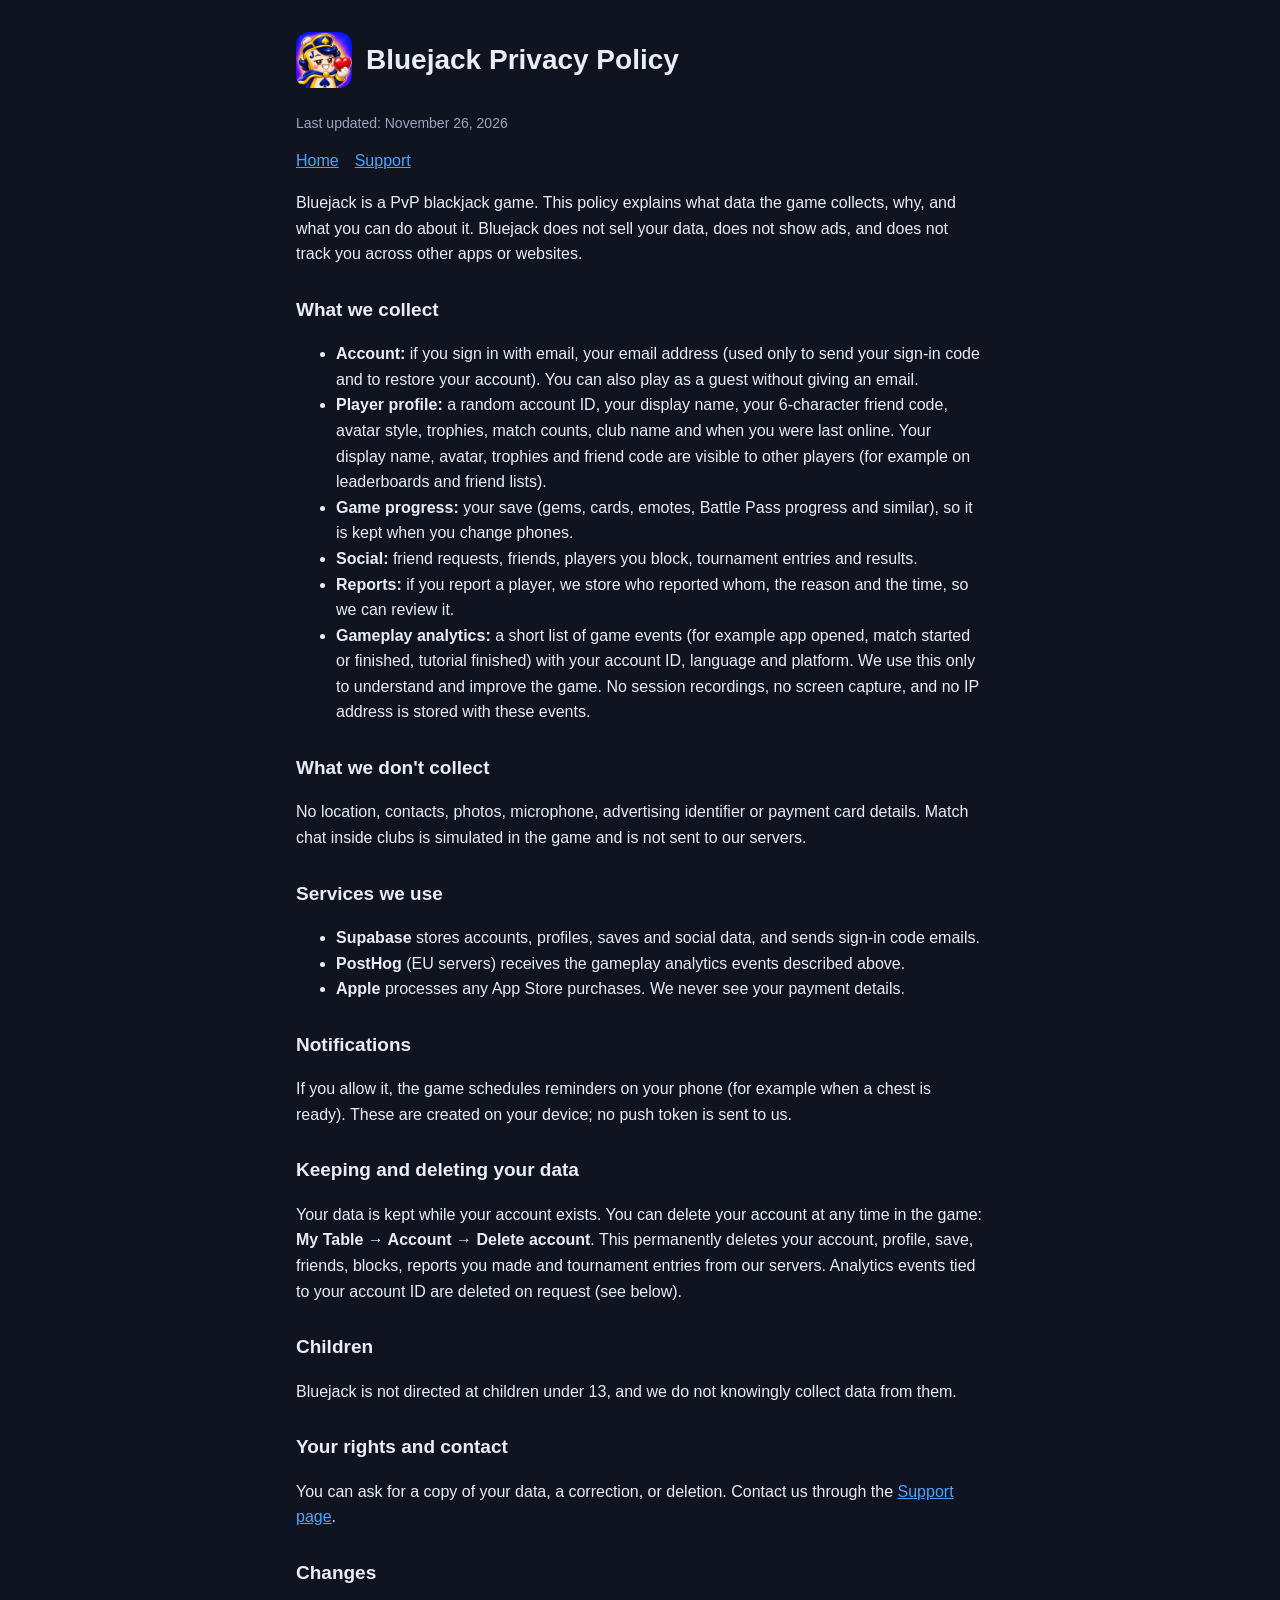
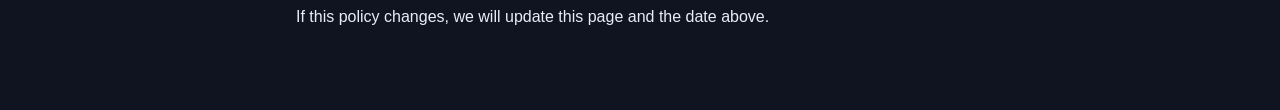
==== privacy.html @ 3568d696 "Bluejack privacy policy and support pages Co-Authored-By: Claude Opus 5.5 <noreply@anthropic.com>" ====
<!doctype html>
<html lang="en"><head><meta charset="utf-8"><meta name="viewport" content="width=device-width,initial-scale=1">
<title>Bluejack Privacy Policy</title><link rel="stylesheet" href="style.css"></head>
<body><main>
<header><img src="icon.png" alt=""><h1>Bluejack Privacy Policy</h1></header>
<p class="mut">Last updated: November 26, 2026</p>
<nav><a href="./">Home</a><a href="support.html">Support</a></nav>

<p>Bluejack is a PvP blackjack game. This policy explains what data the game collects, why, and what you can do about it. Bluejack does not sell your data, does not show ads, and does not track you across other apps or websites.</p>

<h2>What we collect</h2>
<ul>
<li><b>Account:</b> if you sign in with email, your email address (used only to send your sign-in code and to restore your account). You can also play as a guest without giving an email.</li>
<li><b>Player profile:</b> a random account ID, your display name, your 6-character friend code, avatar style, trophies, match counts, club name and when you were last online. Your display name, avatar, trophies and friend code are visible to other players (for example on leaderboards and friend lists).</li>
<li><b>Game progress:</b> your save (gems, cards, emotes, Battle Pass progress and similar), so it is kept when you change phones.</li>
<li><b>Social:</b> friend requests, friends, players you block, tournament entries and results.</li>
<li><b>Reports:</b> if you report a player, we store who reported whom, the reason and the time, so we can review it.</li>
<li><b>Gameplay analytics:</b> a short list of game events (for example app opened, match started or finished, tutorial finished) with your account ID, language and platform. We use this only to understand and improve the game. No session recordings, no screen capture, and no IP address is stored with these events.</li>
</ul>

<h2>What we don't collect</h2>
<p>No location, contacts, photos, microphone, advertising identifier or payment card details. Match chat inside clubs is simulated in the game and is not sent to our servers.</p>

<h2>Services we use</h2>
<ul>
<li><b>Supabase</b> stores accounts, profiles, saves and social data, and sends sign-in code emails.</li>
<li><b>PostHog</b> (EU servers) receives the gameplay analytics events described above.</li>
<li><b>Apple</b> processes any App Store purchases. We never see your payment details.</li>
</ul>

<h2>Notifications</h2>
<p>If you allow it, the game schedules reminders on your phone (for example when a chest is ready). These are created on your device; no push token is sent to us.</p>

<h2>Keeping and deleting your data</h2>
<p>Your data is kept while your account exists. You can delete your account at any time in the game: <b>My Table → Account → Delete account</b>. This permanently deletes your account, profile, save, friends, blocks, reports you made and tournament entries from our servers. Analytics events tied to your account ID are deleted on request (see below).</p>

<h2>Children</h2>
<p>Bluejack is not directed at children under 13, and we do not knowingly collect data from them.</p>

<h2>Your rights and contact</h2>
<p>You can ask for a copy of your data, a correction, or deletion. Contact us through the <a href="support.html">Support page</a>.</p>

<h2>Changes</h2>
<p>If this policy changes, we will update this page and the date above.</p>
</main></body></html>
---- style.css ----
:root{--bg:#0f1420;--card:#171e2e;--fg:#e9edf5;--mut:#9aa6bd;--acc:#4ea3ff}
*{box-sizing:border-box}
body{margin:0;background:var(--bg);color:var(--fg);font:16px/1.6 -apple-system,BlinkMacSystemFont,"Segoe UI",Roboto,sans-serif}
main{max-width:720px;margin:0 auto;padding:32px 16px 64px}
header{display:flex;align-items:center;gap:14px;margin-bottom:24px}
header img{width:56px;height:56px;border-radius:13px}
h1{font-size:28px;margin:0}
h2{font-size:19px;margin:28px 0 6px}
p,li{color:var(--fg)}
.mut{color:var(--mut);font-size:14px}
a{color:var(--acc)}
.card{background:var(--card);border-radius:14px;padding:18px 20px;margin:14px 0}
nav a{margin-right:16px}
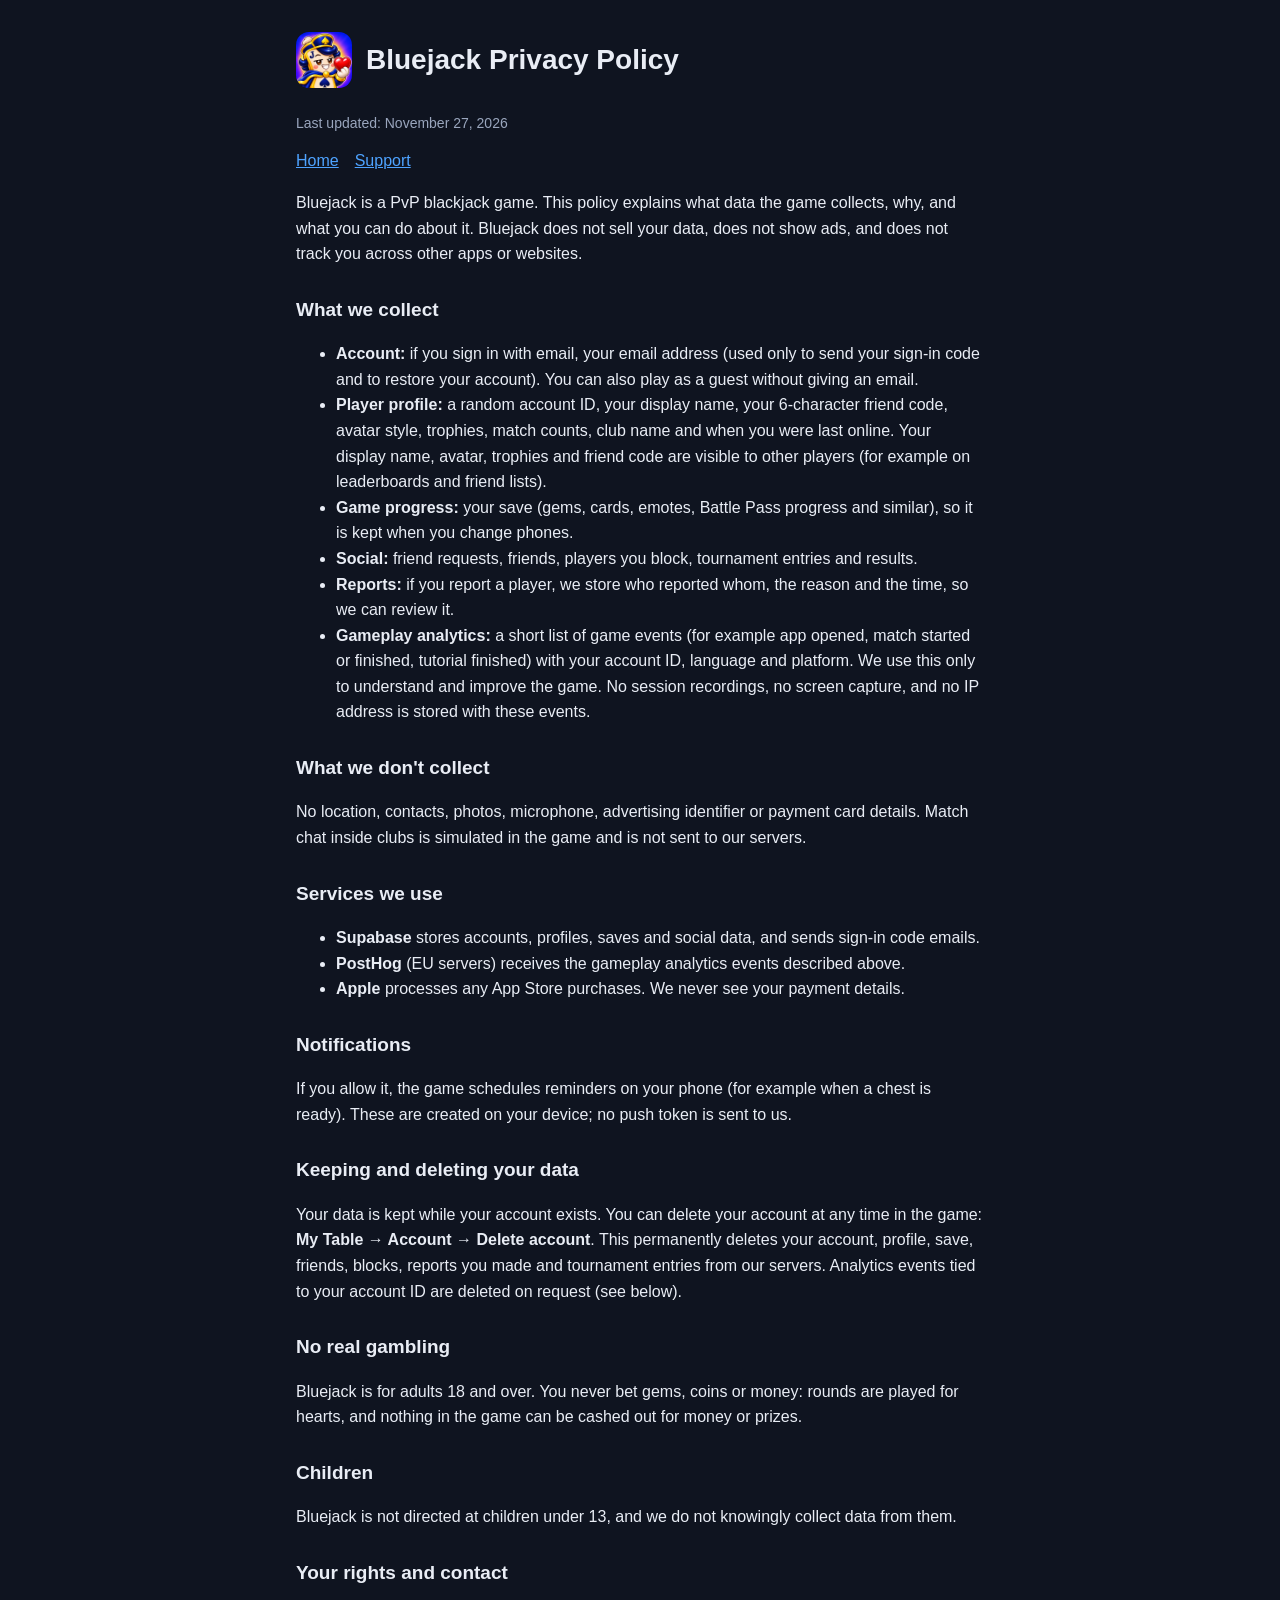
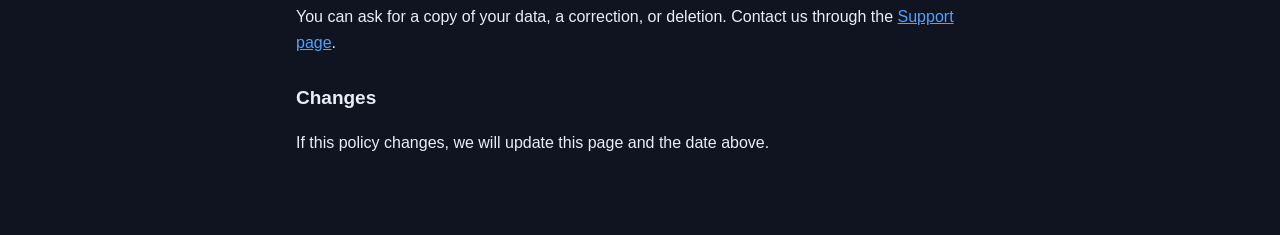
==== commit 334137f1: "Privacy policy: no gems, coins or money are bet in Bluejack Co-Authored-By: Claude Opus 5.5 <noreply" ====
--- a/privacy.html
+++ b/privacy.html
@@ -3,7 +3,7 @@
 <title>Bluejack Privacy Policy</title><link rel="stylesheet" href="style.css"></head>
 <body><main>
 <header><img src="icon.png" alt=""><h1>Bluejack Privacy Policy</h1></header>
-<p class="mut">Last updated: November 26, 2026</p>
+<p class="mut">Last updated: November 27, 2026</p>
 <nav><a href="./">Home</a><a href="support.html">Support</a></nav>
 
 <p>Bluejack is a PvP blackjack game. This policy explains what data the game collects, why, and what you can do about it. Bluejack does not sell your data, does not show ads, and does not track you across other apps or websites.</p>
@@ -34,6 +34,9 @@
 <h2>Keeping and deleting your data</h2>
 <p>Your data is kept while your account exists. You can delete your account at any time in the game: <b>My Table → Account → Delete account</b>. This permanently deletes your account, profile, save, friends, blocks, reports you made and tournament entries from our servers. Analytics events tied to your account ID are deleted on request (see below).</p>
 
+<h2>No real gambling</h2>
+<p>Bluejack is for adults 18 and over. You never bet gems, coins or money: rounds are played for hearts, and nothing in the game can be cashed out for money or prizes.</p>
+
 <h2>Children</h2>
 <p>Bluejack is not directed at children under 13, and we do not knowingly collect data from them.</p>
 
